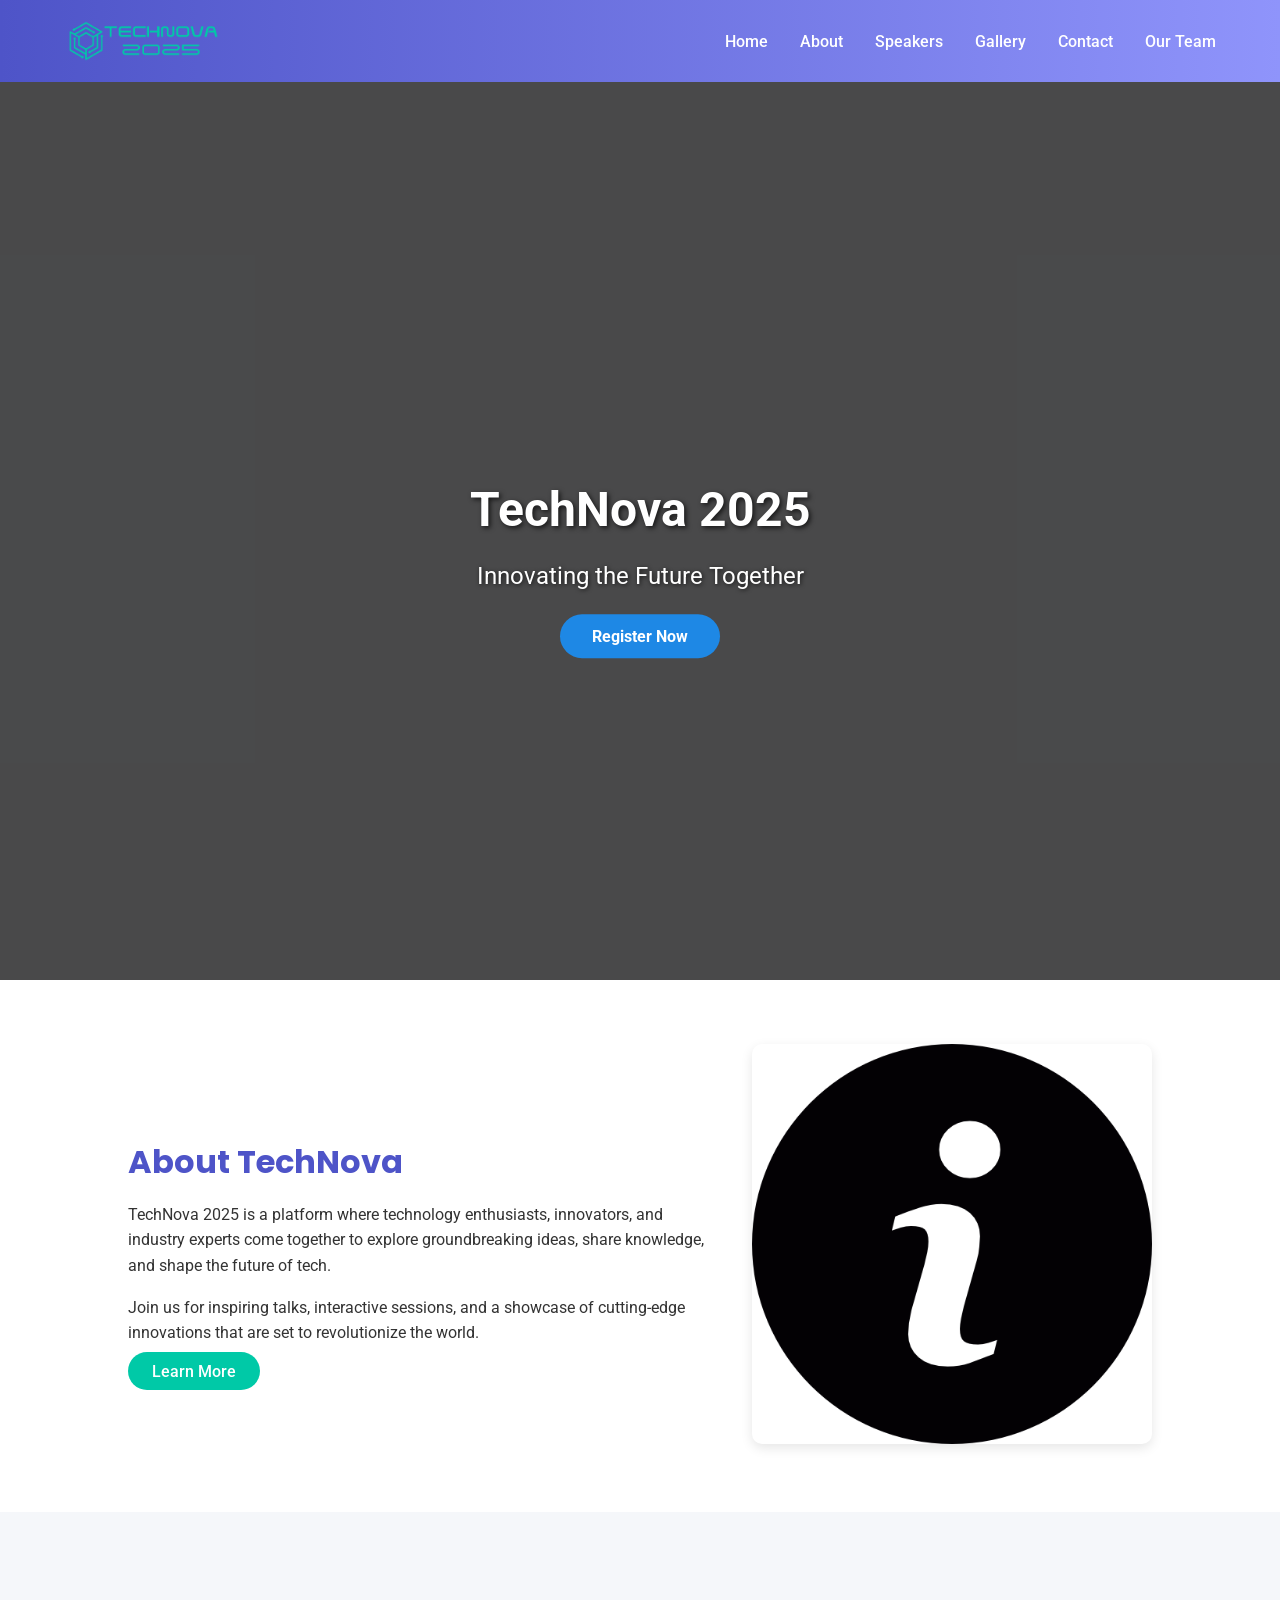
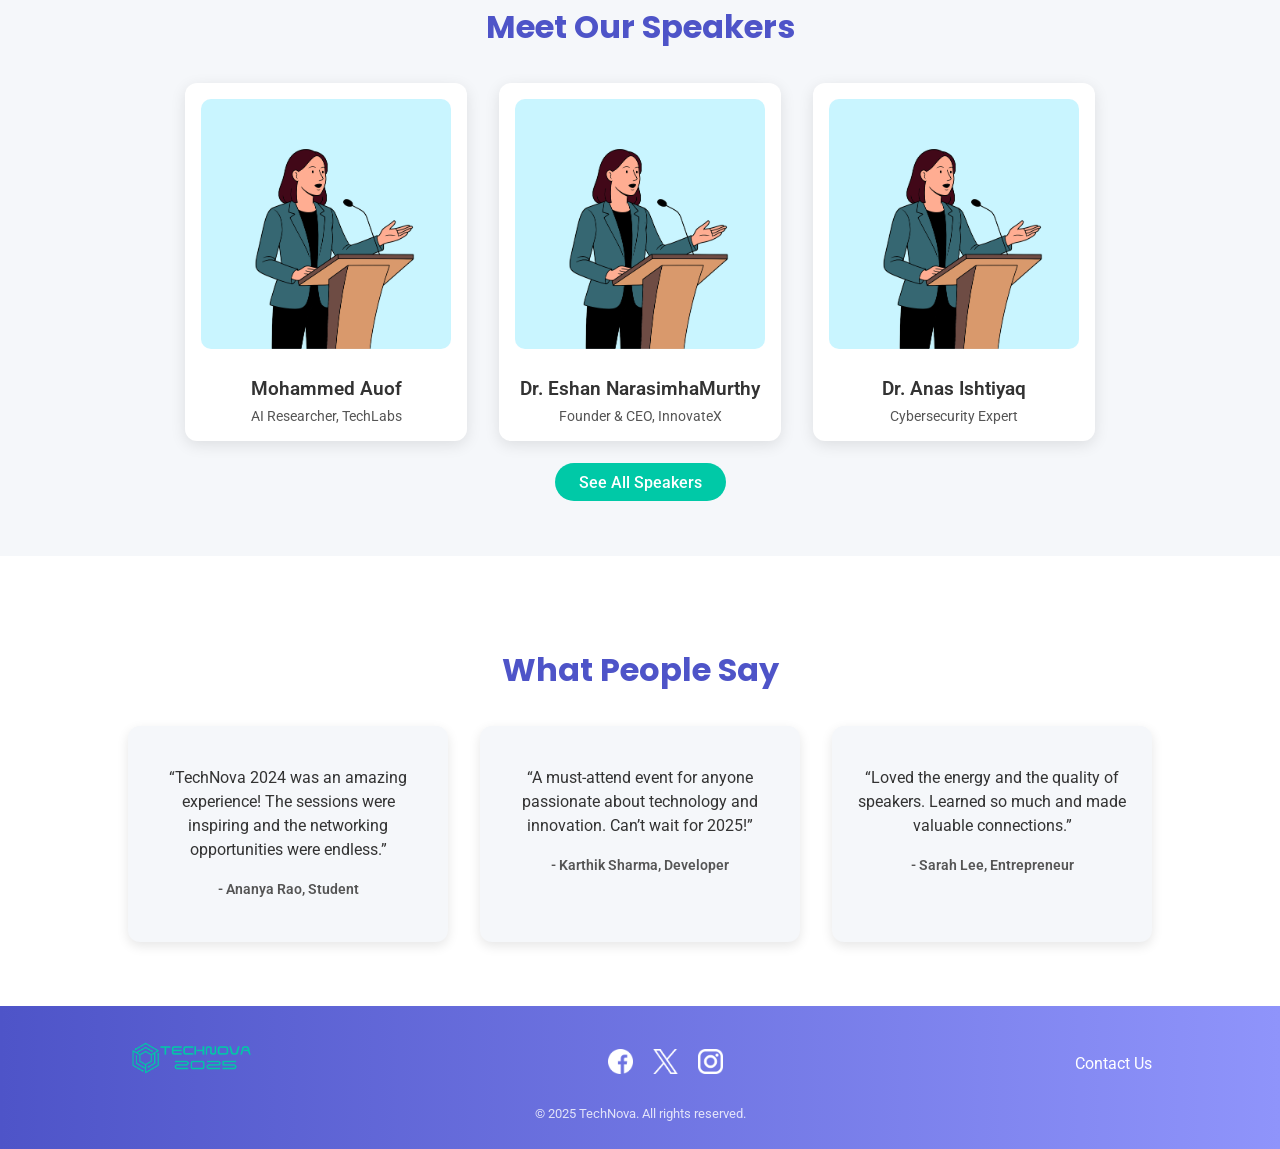
==== index.html @ 80d89c3c "Update index.html" ====
<!DOCTYPE html>
<html lang="en">
<head>
    <meta charset="UTF-8">
    <meta name="viewport" content="width=device-width, initial-scale=1.0">
    <title>TechNova 2025</title>
    <link rel="stylesheet" href="style.css">
    <link href="https://fonts.googleapis.com/css2?family=Poppins:wght@400;600&family=Roboto:wght@400;500&display=swap" rel="stylesheet">
    <link rel="icon" type="image/png" href="Images/favicon.png">
</head>
<body>
    <header>
    <nav class="navbar">
        <div class="logo">
            <img src="Images\TechNova_horizontal_logo.png" alt="TechNova" width="100px">
        </div>
        <ul class="nav-links">
            <li><a href="index.html">Home</a></li>
            <li><a href="about.html">About</a></li>
            <li><a href="speakers.html">Speakers</a></li>
            <li><a href="gallery.html">Gallery</a></li>
            <li><a href="contact.html">Contact</a></li>
            <li><a href="team.html">Our Team</a></li>
        </ul>
    </nav>
    </header>
<main>
    <section class="hero">
    <div class="hero-overlay"></div>
    <div class="hero-content">
        <h1>TechNova 2025</h1>
        <p>Innovating the Future Together</p>
        <a href="#" class="btn">Register Now</a>
    </div>
    </section>


    <section class="about-preview">
        <div class="about-container">
            <div class="about-text">
                <h2>About TechNova</h2>
                <p>
                    TechNova 2025 is a platform where technology enthusiasts, innovators, and industry experts come together to explore groundbreaking ideas, share knowledge, and shape the future of tech.
                </p>
                <p>
                    Join us for inspiring talks, interactive sessions, and a showcase of cutting-edge innovations that are set to revolutionize the world.
                </p>
                <a href="about.html" class="btn-secondary">Learn More</a>
            </div>
            <div class="about-image">
                <img src="Images/about-placeholder.png" alt="About TechNova">
            </div>
        </div>
    </section>

    <section class="speakers-preview">
        <div class="speakers-container">
            <h2>Meet Our Speakers</h2>
            <div class="speakers-grid">
                <div class="speaker-card">
                    <img src="Images/speaker1.jpg" alt="Speaker 1">
                    <h3>Mohammed Auof</h3>
                    <p>AI Researcher, TechLabs</p>
                </div>
                <div class="speaker-card">
                    <img src="Images/speaker2.jpg" alt="Speaker 2">
                    <h3>Dr. Eshan NarasimhaMurthy</h3>
                    <p>Founder & CEO, InnovateX</p>
                </div>
                <div class="speaker-card">
                    <img src="Images/speaker3.jpg" alt="Speaker 3">
                    <h3>Dr. Anas Ishtiyaq</h3>
                    <p>Cybersecurity Expert</p>
                </div>
            </div>
            <a href="speakers.html" class="btn-secondary">See All Speakers</a>
        </div>
    </section>

    <section class="testimonials">
        <div class="testimonials-container">
            <h2>What People Say</h2>
            <div class="testimonial-grid">
                <div class="testimonial-card">
                    <p>“TechNova 2024 was an amazing experience! The sessions were inspiring and the networking opportunities were endless.”</p>
                    <h4>- Ananya Rao, Student</h4>
                </div>
                <div class="testimonial-card">
                    <p>“A must-attend event for anyone passionate about technology and innovation. Can’t wait for 2025!”</p>
                    <h4>- Karthik Sharma, Developer</h4>
                </div>
                <div class="testimonial-card">
                    <p>“Loved the energy and the quality of speakers. Learned so much and made valuable connections.”</p>
                    <h4>- Sarah Lee, Entrepreneur</h4>
                </div>
            </div>
        </div>
    </section>


</main>
<footer class="footer">
    <div class="footer-container">
        <div class="footer-brand">
            <img src="Images\TechNova_horizontal_logo.png" alt="TechNova" class="footer-logo">
        </div>
        <div class="footer-social">
            <a href="#"><img src="Images/facebook-icon.png" alt="Facebook"></a>
            <a href="#"><img src="Images/twitter-icon.png" alt="Twitter"></a>
            <a href="#"><img src="Images/instagram-icon.png" alt="Instagram"></a>
        </div>
        <div class="footer-contact">
            <a href="contact.html">Contact Us</a>
        </div>
    </div>
    <p class="footer-copy">© 2025 TechNova. All rights reserved.</p>
</footer>



</body>
</html>
---- style.css ----
/* Global Styles */
body {
    margin: 0;
    font-family: 'Roboto', sans-serif;
    background-color: #F5F7FA;
    padding-top: 80px; /* Adjust based on navbar height */
}

/* Navbar */
.navbar {
    display: flex;
    justify-content: space-between;
    align-items: center;
    padding: 1rem 5%;
    background: linear-gradient(90deg, #4E54C8, #8F94FB);
    color: white;
    position: fixed;
    top: 0;
    left: 0;
    width: 100%;
    box-sizing: border-box;
    z-index: 1000;
    
}

.logo {
    font-family: 'Poppins', sans-serif;
    font-size: 1.5rem;
    font-weight: 600;
}

.logo img {
    height: 50px;      /* Adjust size */
    width: auto;
    display: block;
}

.nav-links {
    list-style: none;
    display: flex;
    gap: 2rem;
    margin: 0;
    padding: 0;
}

.nav-links a {
    color: white;
    text-decoration: none;
    font-weight: 500;
    transition: color 0.3s;
}

.nav-links a:hover {
    color: #00C9A7; /* Teal hover */
}

/* Hero Section */
.hero {
  position: relative;
  height: 100vh;
  width: 100%;
  overflow: hidden;
}

/* Three slides layered on top of each other */
.hero::before,
.hero::after,
.hero div::before {
  content: "";
  position: absolute;
  top: 0;
  left: 0;
  width: 100%;
  height: 100%;
  background-size: cover;
  background-position: center;
  background-repeat: no-repeat;
  opacity: 0;
  animation: fadeSlider 15s infinite;
  z-index: -2;
}

/* Each image gets a different animation delay */
.hero::before {
  background-image: url('Images/herophoto1.jpg');
  animation-delay: 0s;
}

.hero::after {
  background-image: url('Images/herophoto2.jpg');
  animation-delay: 5s;
}

.hero div::before {
  background-image: url('Images/herophoto3.jpg');
  animation-delay: 10s;
}

/* Fade-in, stay, fade-out cycle */
@keyframes fadeSlider {
  0% { opacity: 0; }
  10% { opacity: 1; }
  30% { opacity: 1; }
  40% { opacity: 0; }
  100% { opacity: 0; }
}

/* Dark overlay */
.hero-overlay {
  position: absolute;
  top: 0;
  left: 0;
  width: 100%;
  height: 100%;
  background: rgba(0, 0, 0, 0.7);
  z-index: -1;
}

/* Content styling */
.hero-content {
  position: relative;
  z-index: 1;
  color: #fff;
  text-align: center;
  top: 50%;
  transform: translateY(-50%);
}

.hero-content h1 {
  font-size: 3rem;
  margin-bottom: 1rem;
  text-shadow: 2px 2px 5px rgba(0, 0, 0, 0.7);
}

.hero-content p {
  font-size: 1.5rem;
  margin-bottom: 1.5rem;
  text-shadow: 1px 1px 4px rgba(0, 0, 0, 0.7);
}

.btn {
  display: inline-block;
  padding: 0.8rem 2rem;
  background: #1e88e5;
  color: white;
  font-weight: bold;
  text-decoration: none;
  border-radius: 30px;
  transition: background 0.3s ease;
}

.btn:hover {
  background: #0d47a1;
}


/* About Preview Section */
.about-preview {
    padding: 4rem 10%;
    background-color: #FFFFFF;
    color: #333;
}

.about-container {
    display: flex;
    justify-content: space-between;
    align-items: center;
    gap: 2rem;
    flex-wrap: wrap;  /* Helps if screen is small */
}

.about-text {
    flex: 1;
    min-width: 280px;
}

.about-text h2 {
    font-family: 'Poppins', sans-serif;
    font-size: 2rem;
    margin-bottom: 1rem;
    color: #4E54C8; /* Purple heading */
}
.about-text h1 {
    font-family: 'Poppins', sans-serif;
    font-size: 3rem;
    margin-bottom: 2rem;
    color: #4E54C8; /* Purple heading */
}
.about-text li {
    margin-bottom: 1rem
}
.about-text ul li {
    padding-bottom: 2px;
}
.about-text blockquote {
    font-family: 'Poppins', sans-serif;
    font-size: 1.5rem;
    margin-bottom: 2rem;
    color: #000000;
}

.about-text p {
    font-size: 1rem;
    line-height: 1.6;
    margin-bottom: 1rem;
}

.btn-secondary {
    background-color: #00C9A7;
    color: white;
    padding: 0.6rem 1.5rem;
    font-size: 1rem;
    border-radius: 25px;
    text-decoration: none;
    font-weight: 500;
    transition: background 0.3s ease, transform 0.2s ease;
}

.btn-secondary:hover {
    background-color: #02b290;
    transform: scale(1.05);
}

.about-image img {
    max-width: 400px;
    width: 100%;
    border-radius: 10px;
    box-shadow: 0px 4px 12px rgba(0,0,0,0.1);
}

/* Speakers Preview Section */
.speakers-preview {
    padding: 4rem 10%;
    background-color: #F5F7FA;
    text-align: center;
}

.speakers-container h2 {
    font-family: 'Poppins', sans-serif;
    font-size: 2rem;
    margin-bottom: 2rem;
    color: #4E54C8;
}

.speakers-grid {
    display: flex;
    justify-content: center;
    gap: 2rem;
    flex-wrap: wrap;
    margin-bottom: 2rem;
}

.speaker-card {
    background: white;
    border-radius: 12px;
    box-shadow: 0px 4px 15px rgba(0,0,0,0.1);
    padding: 1rem;
    max-width: 250px;
    flex: 1 1 200px;
    transition: transform 0.3s ease, box-shadow 0.3s ease;
}

.speaker-card:hover {
    transform: translateY(-5px);
    box-shadow: 0px 8px 20px rgba(0,0,0,0.2);
}

.speaker-card img {
    width: 100%;
    border-radius: 10px;
    margin-bottom: 1rem;
}

.speaker-card h3 {
    margin: 0.5rem 0;
    color: #333;
    font-size: 1.2rem;
    font-weight: 600;
}

.speaker-card p {
    margin: 0;
    font-size: 0.9rem;
    color: #555;
}

/* Testimonials Section */
.testimonials {
    padding: 4rem 10%;
    background-color: #FFFFFF;
    text-align: center;
}

.testimonials-container h2 {
    font-family: 'Poppins', sans-serif;
    font-size: 2rem;
    margin-bottom: 2rem;
    color: #4E54C8;
}

.testimonial-grid {
    display: flex;
    justify-content: center;
    gap: 2rem;
    flex-wrap: wrap;
}

.testimonial-card {
    background-color: #F5F7FA;
    border-radius: 12px;
    box-shadow: 0px 4px 12px rgba(0,0,0,0.1);
    padding: 1.5rem;
    max-width: 300px;
    flex: 1 1 250px;
    transition: transform 0.3s ease, box-shadow 0.3s ease;
}

.testimonial-card:hover {
    transform: translateY(-5px);
    box-shadow: 0px 8px 20px rgba(0,0,0,0.2);
}

.testimonial-card p {
    font-size: 1rem;
    line-height: 1.5;
    color: #333;
    margin-bottom: 1rem;
}

.testimonial-card h4 {
    font-size: 0.9rem;
    color: #555;
    font-weight: 600;
}


/* Footer */
.footer {
    background: linear-gradient(90deg, #4E54C8, #8F94FB);
    color: white;
    padding: 2rem 10% 1rem 10%;
    text-align: center;
}

.footer-container {
    display: flex;
    justify-content: space-between;
    align-items: center;
    flex-wrap: wrap;
    gap: 1.5rem;
    margin-bottom: 1rem;
}

/* Logo + Event Name */
.footer-logo {
    height: 40px;
    margin-bottom: 0.5rem;
}

.footer-brand p {
    font-size: 1.2rem;
    font-weight: 600;
}

/* Social Media Icons */
.footer-social img {
    height: 25px;
    margin: 0 0.5rem;
    filter: brightness(0) invert(1); /* Makes icons white */
    transition: transform 0.3s ease;
}

.footer-social img:hover {
    transform: scale(1.2);
}

/* Contact Link */
.footer-contact a {
    color: white;
    text-decoration: none;
    font-size: 1rem;
    transition: color 0.3s ease;
}

.footer-contact a:hover {
    color: #00C9A7; /* Teal hover */
}

/* Copyright Text */
.footer-copy {
    font-size: 0.8rem;
    opacity: 0.8;
}

/* Team Page */
.team {
    padding: 4rem 10%;
    background-color: #FFFFFF;
    text-align: center;
}

.team-container h1 {
    font-size: 2.5rem;
    color: #4E54C8;
    margin-bottom: 0.5rem;
    font-family: 'Poppins', sans-serif;
}

.team-subtitle {
    font-size: 1rem;
    color: #555;
    margin-bottom: 3rem;
    font-family: 'Roboto', sans-serif;
}

.team-grid {
    display: flex;
    justify-content: center;
    gap: 5rem;
    flex-wrap: wrap;
    max-width: 900px;
    margin: 0 auto;
}

.team-card {
    background: #F5F7FA;
    border-radius: 12px;
    box-shadow: 0px 4px 12px rgba(0,0,0,0.1);
    padding: 1.5rem;
    width: 100%;
    max-width: 300px;
    height: 350px;
    text-align: center;
    transition: transform 0.3s ease, box-shadow 0.3s ease;
}


.team-card:hover {
    transform: translateY(-5px);
    box-shadow: 0px 8px 20px rgba(0,0,0,0.2);
}

.team-card img {
    width: 200px;
    height: 200px;
    border-radius: 50%;
    object-fit: cover;
    margin-bottom: 1rem;
    border: 3px solid #8F94FB;
}

.team-card h3 {
    font-size: 1.2rem;
    color: #333;
    margin-bottom: 0.3rem;
    font-weight: 600;
}

.team-card p {
    font-size: 0.95rem;
    color: #555;
}

/* Overlay Effect */
.team-card {
    position: relative;  /* So overlay can sit on top */
    overflow: hidden;    /* Hide any overflow */
}

.team-card .overlay {
    position: absolute;
    top: 0;
    left: 0;
    width: 100%;
    height: 100%;
    background: rgba(0, 0, 0, 0.7); /* Semi-transparent black */
    display: flex;
    justify-content: center;
    align-items: center;
    gap: 1rem;
    opacity: 0;                     /* Hidden by default */
    transition: opacity 0.4s ease;  /* Smooth fade effect */
}

.team-card:hover .overlay {
    opacity: 1;                     /* Show on hover */
}

/* Style icons */
.team-card .overlay img {
    width: 40px;
    height: 40px;
    filter: brightness(0) invert(1); /* Make icons white */
    transition: transform 0.3s ease;
}

.team-card .overlay img:hover {
    transform: scale(1.2);  /* Slight zoom on hover */
}


/* Contact Page Styles */

/* Page Layout */
.contact-preview {
  background: #F5F7FA;
  padding: 60px 20px;
  display: flex;
  justify-content: center;
}

.contact-container {
  max-width: 600px;
  background: #fff;
  padding: 30px 40px;
  border-radius: 10px;
  box-shadow: 0 4px 20px rgba(0,0,0,0.1);
  text-align: left;
  font-family: 'Poppins', sans-serif;
}

.contact-container h1 {
  color: #4E54C8;
  margin-bottom: 10px;
  text-align: center;
}

.contact-container p {
  color: #555;
  text-align: center;
  margin-bottom: 30px;
}

/* Form Elements */
form label {
  font-weight: 500;
  display: block;
  margin-bottom: 5px;
  color: #333;
}

form input[type="text"],
form input[type="email"],
form input[type="tel"],
form textarea {
  width: 100%;
  padding: 10px;
  margin-bottom: 15px;
  border: 1px solid #ccc;
  border-radius: 6px;
  font-size: 1rem;
  font-family: 'Roboto', sans-serif;
  transition: border 0.3s ease;
  resize: none;
}

form input:focus,
form textarea:focus {
  border-color: #4E54C8;
  outline: none;
}

/* Gender Fieldset */
fieldset {
  border: none;
  margin-bottom: 0;
  padding: 0;
}

fieldset legend {
  font-weight: 600;
  color: #333;
  margin-bottom: 5px;
}

fieldset label {
  margin-right: 15px;
  font-weight: normal;
}

/* Checkbox */
form input[type="checkbox"] {
  margin-right: 8px;
}

/* Submit Button */
form input[type="submit"] {
  background: linear-gradient(90deg, #4E54C8, #8F94FB);
  color: #fff;
  padding: 12px 20px;
  border: none;
  border-radius: 6px;
  margin-bottom: 0.5rem;
  font-size: 1rem;
  font-weight: bold;
  cursor: pointer;
  transition: transform 0.3s ease, box-shadow 0.3s ease;
  width: 100%;
}

form input[type="submit"]:hover {
  transform: scale(1.03);
  box-shadow: 0 4px 12px rgba(78,84,200,0.4);
}
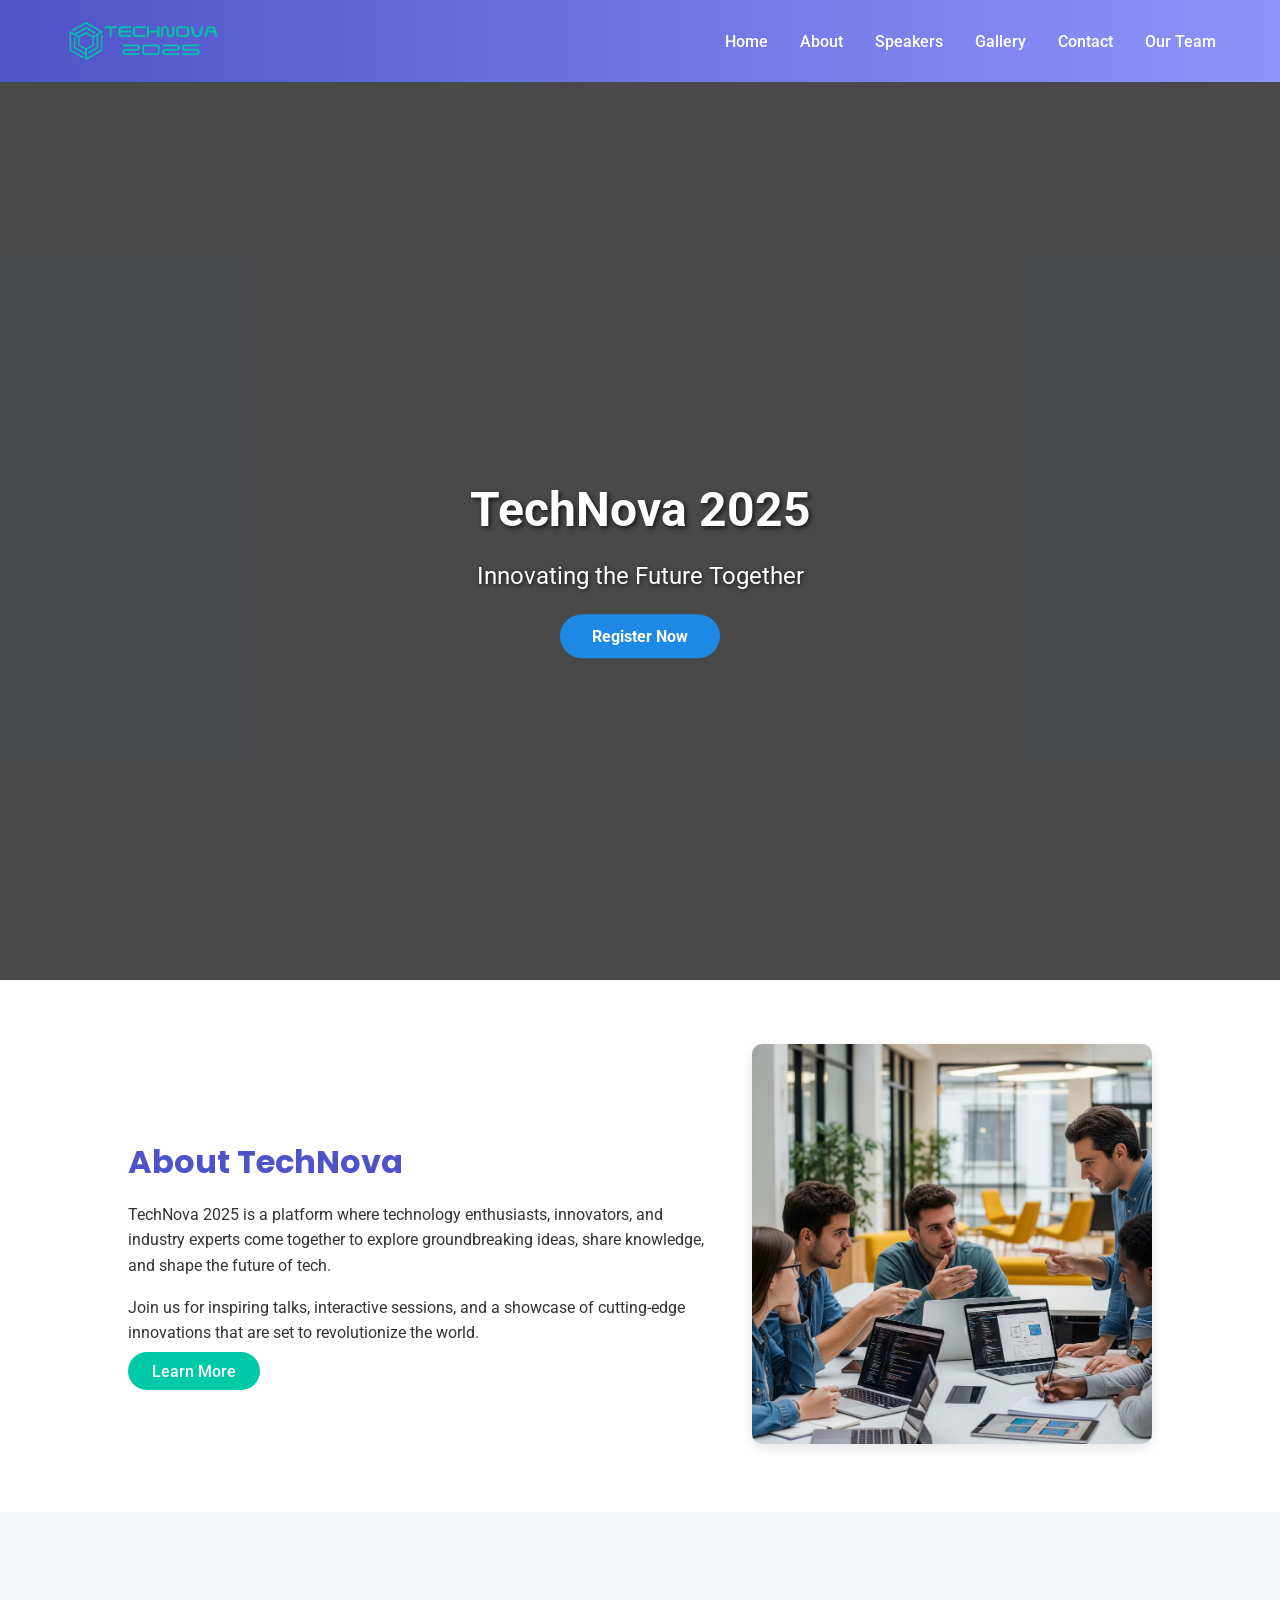
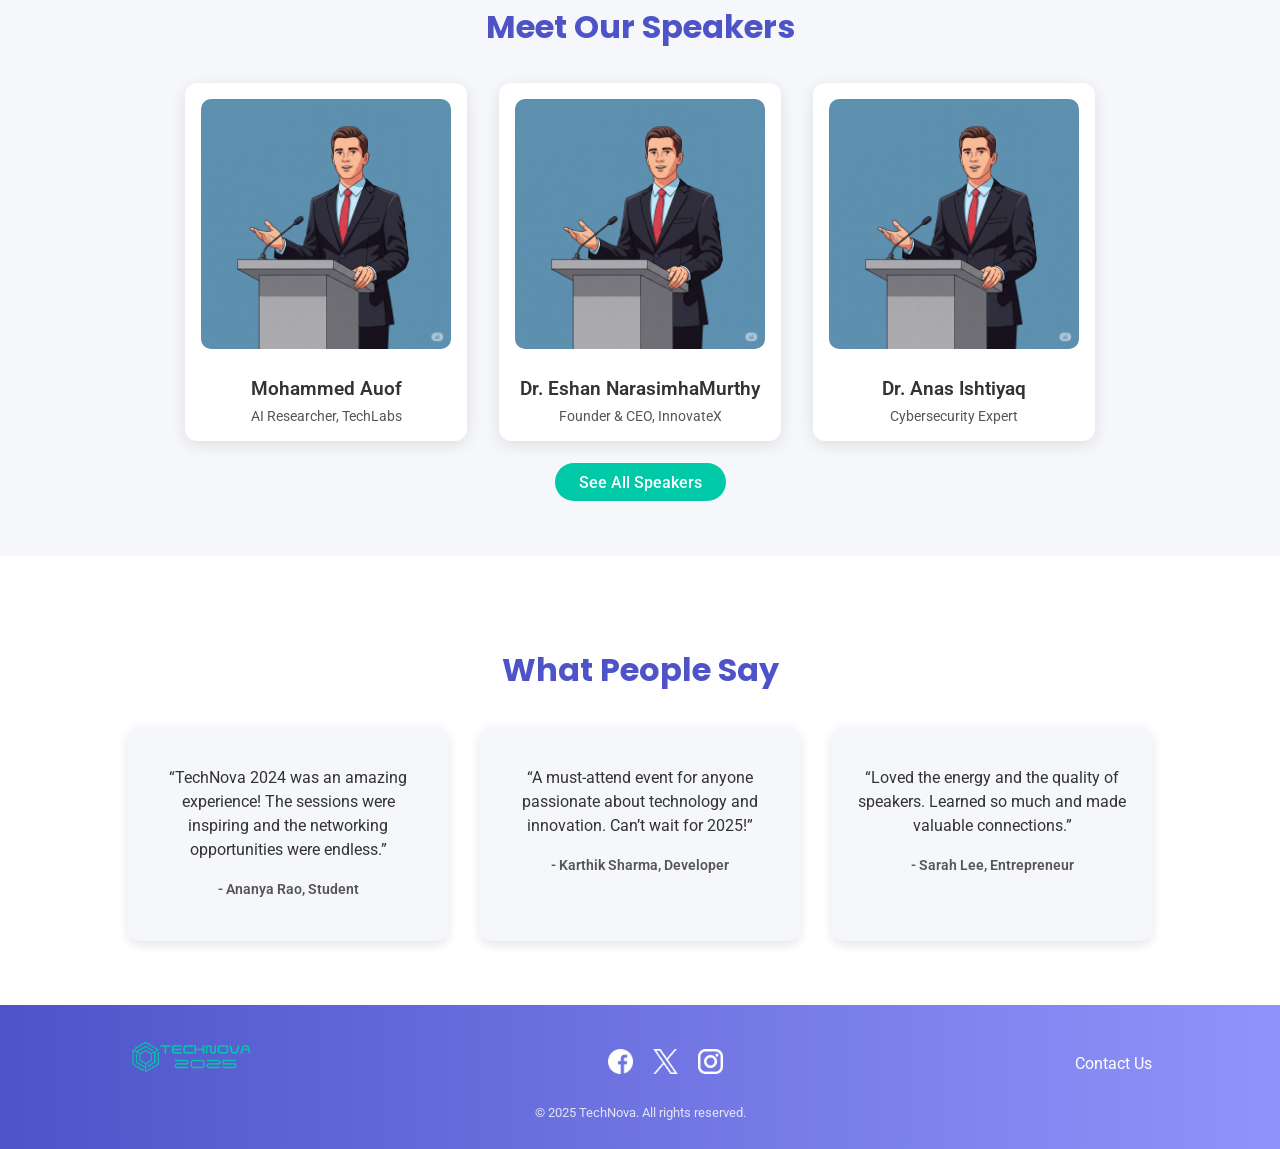
==== commit 264ca259: "Added some new images" ====
--- a/index.html
+++ b/index.html
@@ -30,7 +30,7 @@
     <div class="hero-content">
         <h1>TechNova 2025</h1>
         <p>Innovating the Future Together</p>
-        <a href="#" class="btn">Register Now</a>
+        <a href="registration.html" class="btn">Register Now</a>
     </div>
     </section>
 
@@ -48,7 +48,7 @@
                 <a href="about.html" class="btn-secondary">Learn More</a>
             </div>
             <div class="about-image">
-                <img src="Images/about-placeholder.png" alt="About TechNova">
+                <img src="Images/abouthomepage.png" alt="About TechNova">
             </div>
         </div>
     </section>
@@ -58,7 +58,7 @@
             <h2>Meet Our Speakers</h2>
             <div class="speakers-grid">
                 <div class="speaker-card">
-                    <img src="Images/speaker1.jpg" alt="Speaker 1">
+                    <img src="Images/speaker2.jpg" alt="Speaker 1">
                     <h3>Mohammed Auof</h3>
                     <p>AI Researcher, TechLabs</p>
                 </div>
@@ -68,7 +68,7 @@
                     <p>Founder & CEO, InnovateX</p>
                 </div>
                 <div class="speaker-card">
-                    <img src="Images/speaker3.jpg" alt="Speaker 3">
+                    <img src="Images/speaker2.jpg" alt="Speaker 3">
                     <h3>Dr. Anas Ishtiyaq</h3>
                     <p>Cybersecurity Expert</p>
                 </div>
--- a/style.css
+++ b/style.css
@@ -153,6 +153,114 @@
   background: #0d47a1;
 }
 
+/*Registration Page*/
+.registration-section {
+  padding: 50px 20px;
+  background: #f5f7fa;
+}
+
+.registration-container {
+  display: flex;
+  justify-content: space-between;
+  align-items: stretch;   /* 👈 makes both columns equal height */
+  max-width: 1000px;
+  margin: auto;
+  gap: 20px;
+}
+
+.guidelines,
+.form-container {
+  flex: 1;
+  background: white;
+  padding: 30px;
+  border-radius: 12px;
+  box-shadow: 0 4px 12px rgba(0,0,0,0.08);
+  display: flex;
+  flex-direction: column;
+  justify-content: center;
+}
+
+.guidelines h2,
+.form-container h2 {
+  margin-bottom: 20px;
+  font-size: 22px;
+  color: #4E54C8;
+}
+
+.guidelines ul {
+  list-style: disc;
+  padding-left: 20px;
+  line-height: 1.8;
+  color: #333;
+}
+
+.form-container form {
+  display: flex;
+  flex-direction: column;
+  gap: 15px;
+  max-width: 95%;
+}
+
+.form-container input {
+  padding: 12px;
+  border: 1px solid #ddd;
+  border-radius: 8px;
+  font-size: 16px;
+}
+
+.cbox {
+  font-size: 14px;
+  color: #333;
+}
+
+.cbox input {
+  margin-right: 6px;
+}
+
+.form-container button {
+  padding: 12px;
+  background: linear-gradient(135deg, #4E54C8, #8F94FB);
+  color: white;
+  border: none;
+  border-radius: 8px;
+  font-size: 16px;
+  cursor: pointer;
+  transition: 0.3s;
+}
+
+.form-container button:hover {
+  opacity: 0.9;
+}
+
+#rbtn{
+    width: 104%;
+}
+
+#rbtn:hover{
+    transform: scale(1.03);
+    box-shadow: 0 4px 12px rgba(78, 84, 200, 0.4);
+}
+
+/* Mobile */
+@media (max-width: 768px) {
+  .registration-container {
+    flex-direction: column;
+  }
+}
+
+.thank-you {
+  display: none;
+  margin-top: 20px;
+  padding: 15px;
+  border: 1px solid #4E54C8;
+  background: #F5F7FA;
+  text-align: center;
+  border-radius: 8px;
+}
+
+#submitted:target {
+  display: block;
+}
 
 /* About Preview Section */
 .about-preview {
@@ -391,6 +499,107 @@
     font-size: 0.8rem;
     opacity: 0.8;
 }
+
+/* About Page */
+.about-section {
+  padding: 20px;
+  max-width: 1000px;
+  margin: 0 auto;
+  text-align: center;
+}
+
+.about-section h1,h2{
+  color: #4E54C8;
+}
+
+.about-intro {
+  max-width: 700px;
+  margin: 0 auto 40px;
+  font-size: 18px;
+  line-height: 1.6;
+  color: #444;
+}
+
+.about-story {
+  margin: 40px 0;
+}
+
+.mv-container {
+  display: flex;
+  justify-content: center;
+  gap: 20px;
+  margin: 40px 0;
+  flex-wrap: wrap;
+}
+
+.mv-card {
+  background: #f5f7fa;
+  padding: 20px;
+  border-radius: 12px;
+  box-shadow: 0 4px 6px rgba(0,0,0,0.1);
+  width: 280px;
+}
+
+.mv-card h3 {
+  color: #4E54C8;
+  margin-bottom: 10px;
+}
+
+.why-join {
+  margin: 50px 0;
+}
+
+.highlight-grid {
+  display: grid;
+  grid-template-columns: repeat(auto-fit, minmax(200px, 1fr));
+  gap: 15px;
+  margin-top: 20px;
+  align-items: stretch;
+}
+
+.highlight {
+  background: #4E54C8;
+  color: white;
+  padding: 15px;
+  border-radius: 10px;
+  font-weight: bold;
+}
+
+.schedule-section {
+  margin: 60px 0;
+}
+
+.schedule-table {
+  margin: 20px auto;
+  border-collapse: collapse;
+  width: 80%;
+  font-size: 16px;
+}
+
+.schedule-table th, 
+.schedule-table td {
+  border: 1px solid #ccc;
+  padding: 12px 15px;
+  text-align: center;
+}
+
+.schedule-table th {
+  background: #4E54C8;
+  color: white;
+}
+
+.schedule-table tr:nth-child(even) {
+  background: #f5f7fa;
+}
+
+.closing-quote {
+  margin-top: 50px;
+  font-size: 20px;
+  font-style: italic;
+  color: #333;
+}
+
+
 
 /* Team Page */
 .team {
@@ -478,12 +687,12 @@
     justify-content: center;
     align-items: center;
     gap: 1rem;
-    opacity: 0;                     /* Hidden by default */
-    transition: opacity 0.4s ease;  /* Smooth fade effect */
+    opacity: 0;                     
+    transition: opacity 0.4s ease;  
 }
 
 .team-card:hover .overlay {
-    opacity: 1;                     /* Show on hover */
+    opacity: 1;                     
 }
 
 /* Style icons */
@@ -495,11 +704,11 @@
 }
 
 .team-card .overlay img:hover {
-    transform: scale(1.2);  /* Slight zoom on hover */
-}
-
-
-/* Contact Page Styles */
+    transform: scale(1.2);
+}
+
+
+/* Contact Page */
 
 /* Page Layout */
 .contact-preview {
@@ -514,7 +723,7 @@
   background: #fff;
   padding: 30px 40px;
   border-radius: 10px;
-  box-shadow: 0 4px 20px rgba(0,0,0,0.1);
+  box-shadow: 0 4px 20px rgba(0, 0, 0, 0.1);
   text-align: left;
   font-family: 'Poppins', sans-serif;
 }
@@ -600,6 +809,45 @@
 
 form input[type="submit"]:hover {
   transform: scale(1.03);
-  box-shadow: 0 4px 12px rgba(78,84,200,0.4);
-}
-
+  box-shadow: 0 4px 12px rgba(78, 84, 200, 0.4);
+}
+
+.thankyou-section {
+  height: 100vh;
+  display: flex;
+  flex-direction: column;
+  justify-content: center;
+  align-items: center;
+  text-align: center;
+  padding: 2rem;
+  background: linear-gradient(135deg, #e0f7fa, #fce4ec);
+  color: #333;
+  font-family: 'Segoe UI', Tahoma, Geneva, Verdana, sans-serif;
+}
+
+.thankyou-section h2 {
+  font-size: 2.5rem;
+  color: #4E54C8; 
+  margin-bottom: 1rem;
+}
+
+.thankyou-section p {
+  font-size: 1.2rem;
+  max-width: 600px;
+  margin-bottom: 2rem;
+  color: #555;
+}
+
+.thankyou-section a {
+  display: inline-block;
+  padding: 0.8rem 1.5rem;
+  background-color: #4E54C8;
+  color: white;
+  text-decoration: none;
+  border-radius: 6px;
+  transition: background-color 0.3s ease;
+}
+
+.thankyou-section a:hover {
+  background-color: #4E54C8;
+}
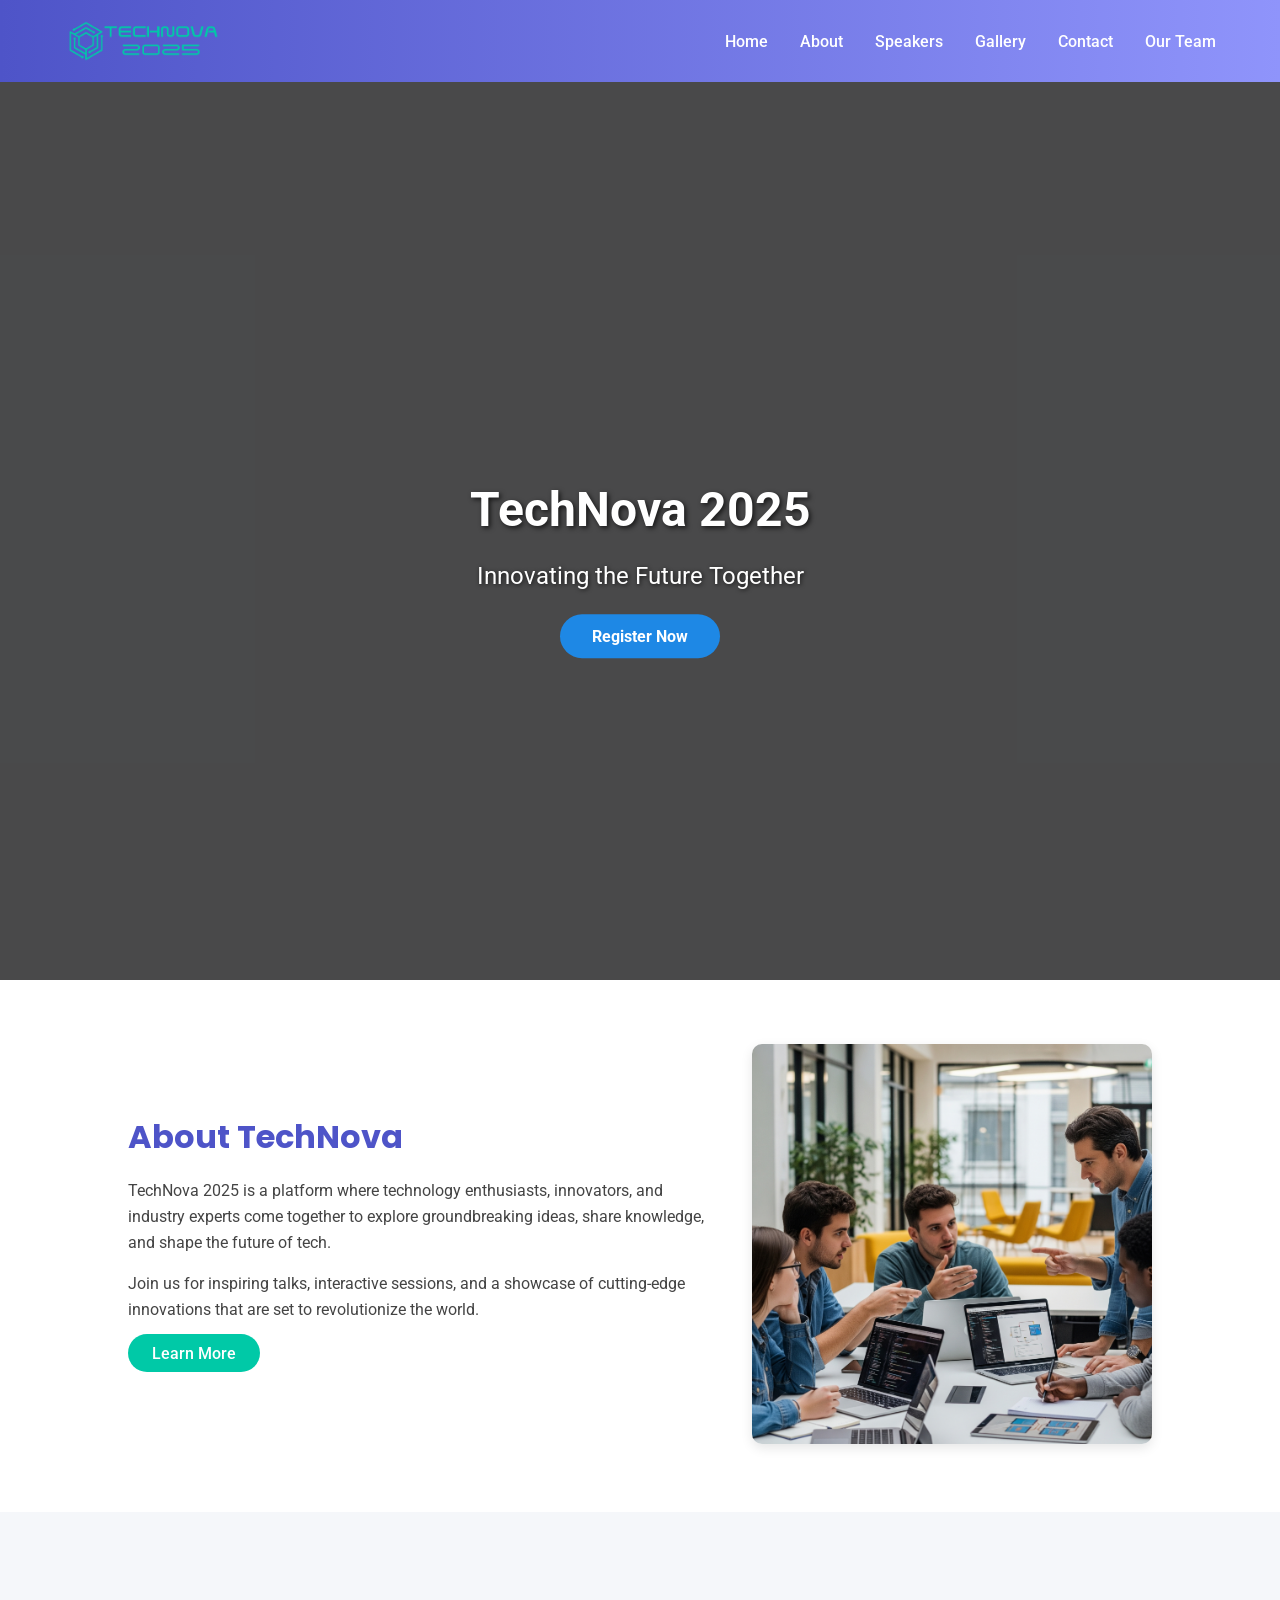
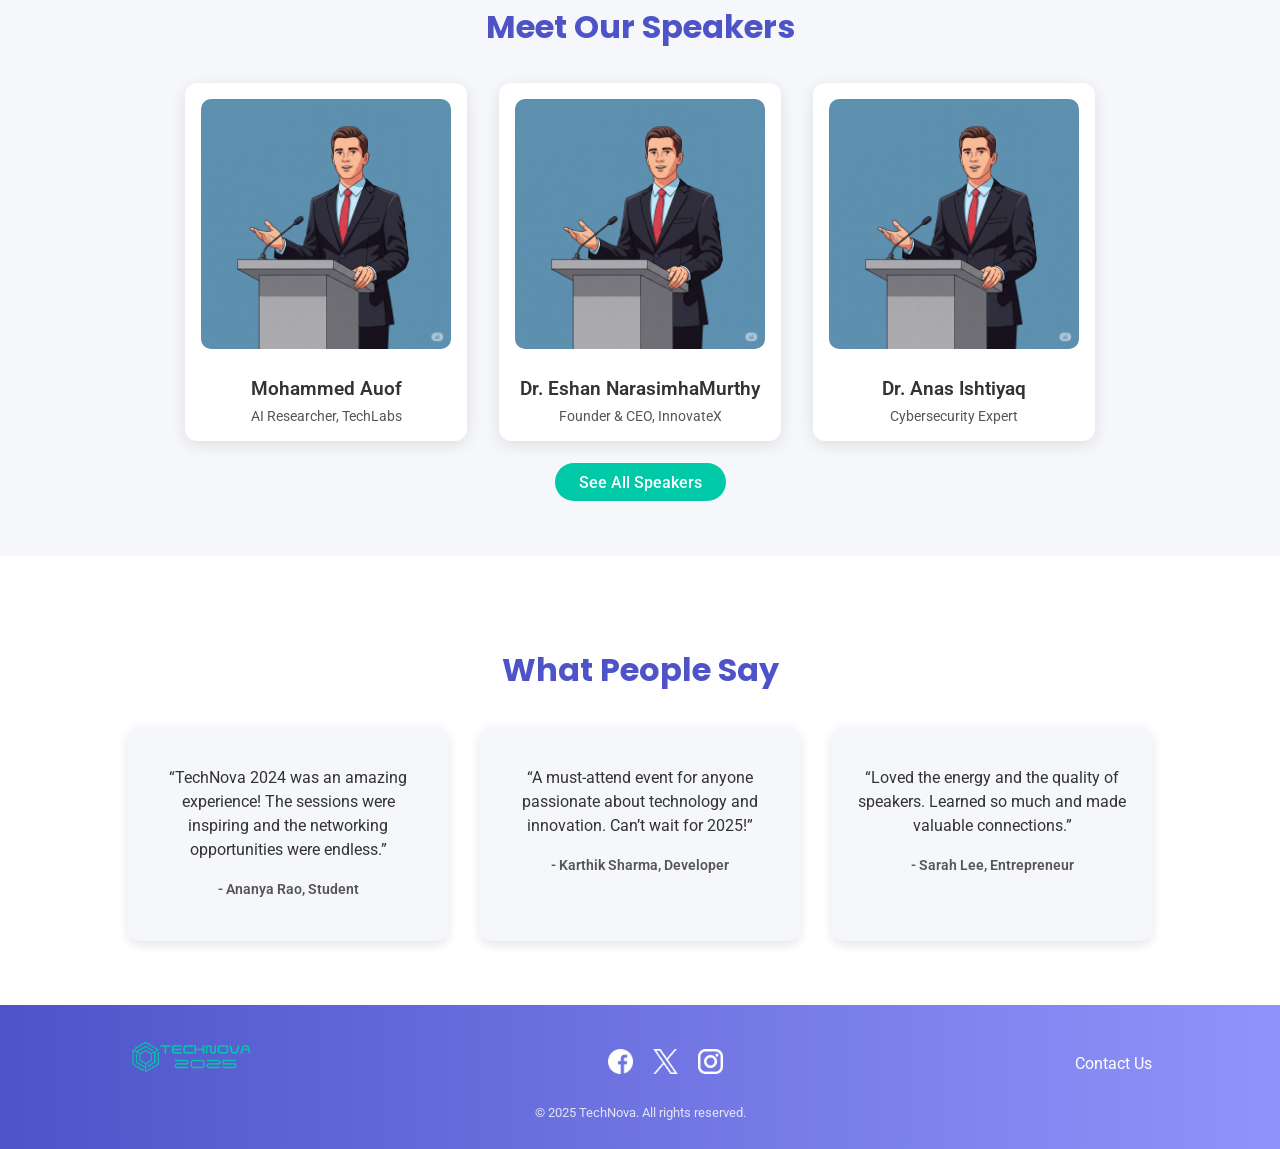
==== commit b8158f12: "Updated About page" ====
--- a/index.html
+++ b/index.html
@@ -48,7 +48,7 @@
                 <a href="about.html" class="btn-secondary">Learn More</a>
             </div>
             <div class="about-image">
-                <img src="Images/abouthomepage.png" alt="About TechNova">
+                <img src="Images/aboutimage3.png" alt="About TechNova">
             </div>
         </div>
     </section>
--- a/style.css
+++ b/style.css
@@ -512,16 +512,80 @@
   color: #4E54C8;
 }
 
-.about-intro {
+.introsec{
+  display: flex;
+  width: 100%;
+  height: 300px;
+  justify-content: space-between;
+  margin-top: 40px;
+}
+
+.introsec-text,
+.introsec-image {
+    flex: 1;
+    height: 100%;
+    box-sizing: border-box;
+}
+
+.introsec-text {
+    padding: 30px;
+    display: flex;
+    justify-content: center;
+    align-items: flex-start;
+    background-color: #f5f5f5; 
+    text-align: justify;
+    margin-right: 2%;
+    flex-direction: column;
+}
+
+.introsec-image img {
+    width: 100%;
+    height: 100%;
+    object-fit: cover; /* Cover ensures it fills area while maintaining aspect ratio */
+    display: block;
+    border-radius: 5px;
+}
+
+.storysec{
+  display: flex;
+  width: 100%;
+  height: 300px;
+  justify-content: space-between;
+  margin-top: 80px;
+}
+
+.storysec-img,
+.storysec-text{
+  flex: 1;
+  height: 100%;
+  box-sizing: border-box;
+}
+
+.storysec-img img{
+  width: 100%;
+  height: 100%;
+  object-fit: cover;
+  display: block;
+  border-radius: 5px;
+}
+
+.storysec-text{
+  padding: 30px;
+  display: flex;
+  justify-content: center;
+  align-items: flex-end;
+  background-color: #f5f5f5; 
+  text-align: justify;
+  margin-left: 2%;
+  flex-direction: column;
+}
+
+.about-text {
   max-width: 700px;
   margin: 0 auto 40px;
   font-size: 18px;
   line-height: 1.6;
   color: #444;
-}
-
-.about-story {
-  margin: 40px 0;
 }
 
 .mv-container {
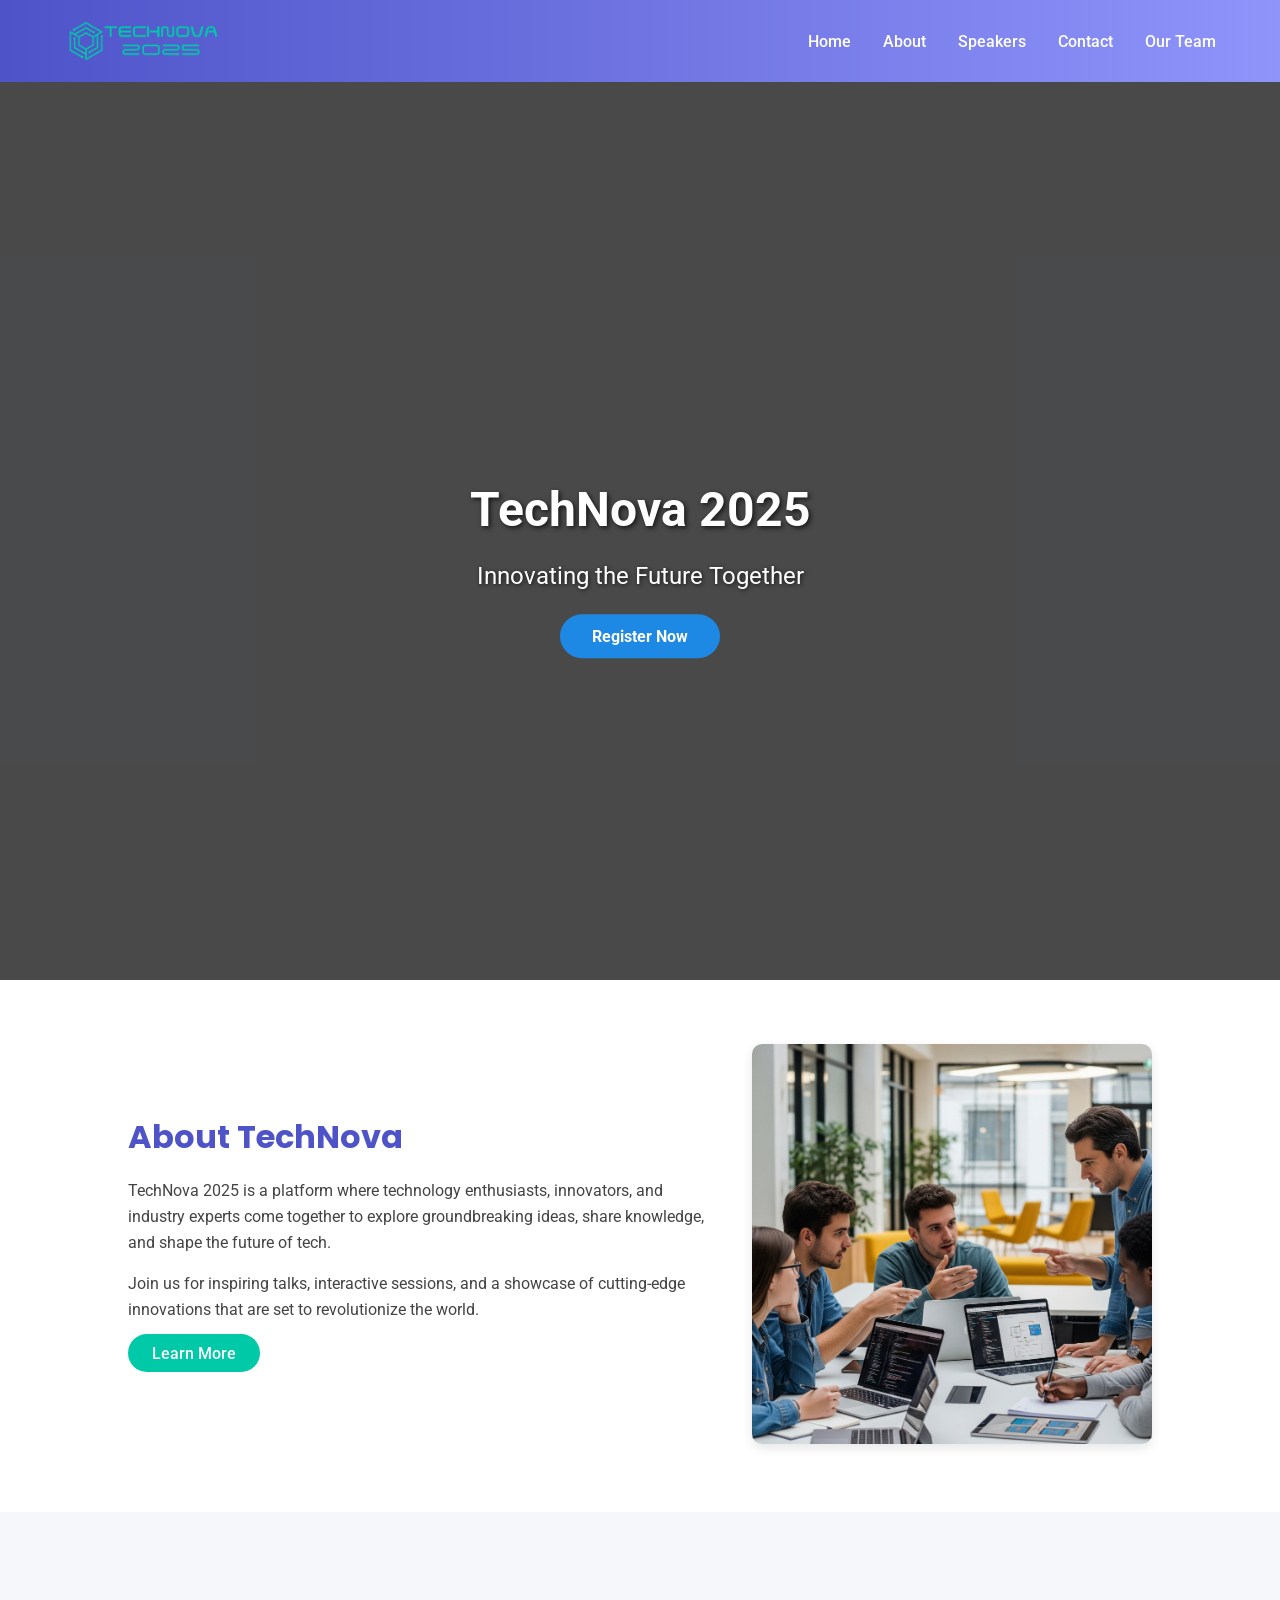
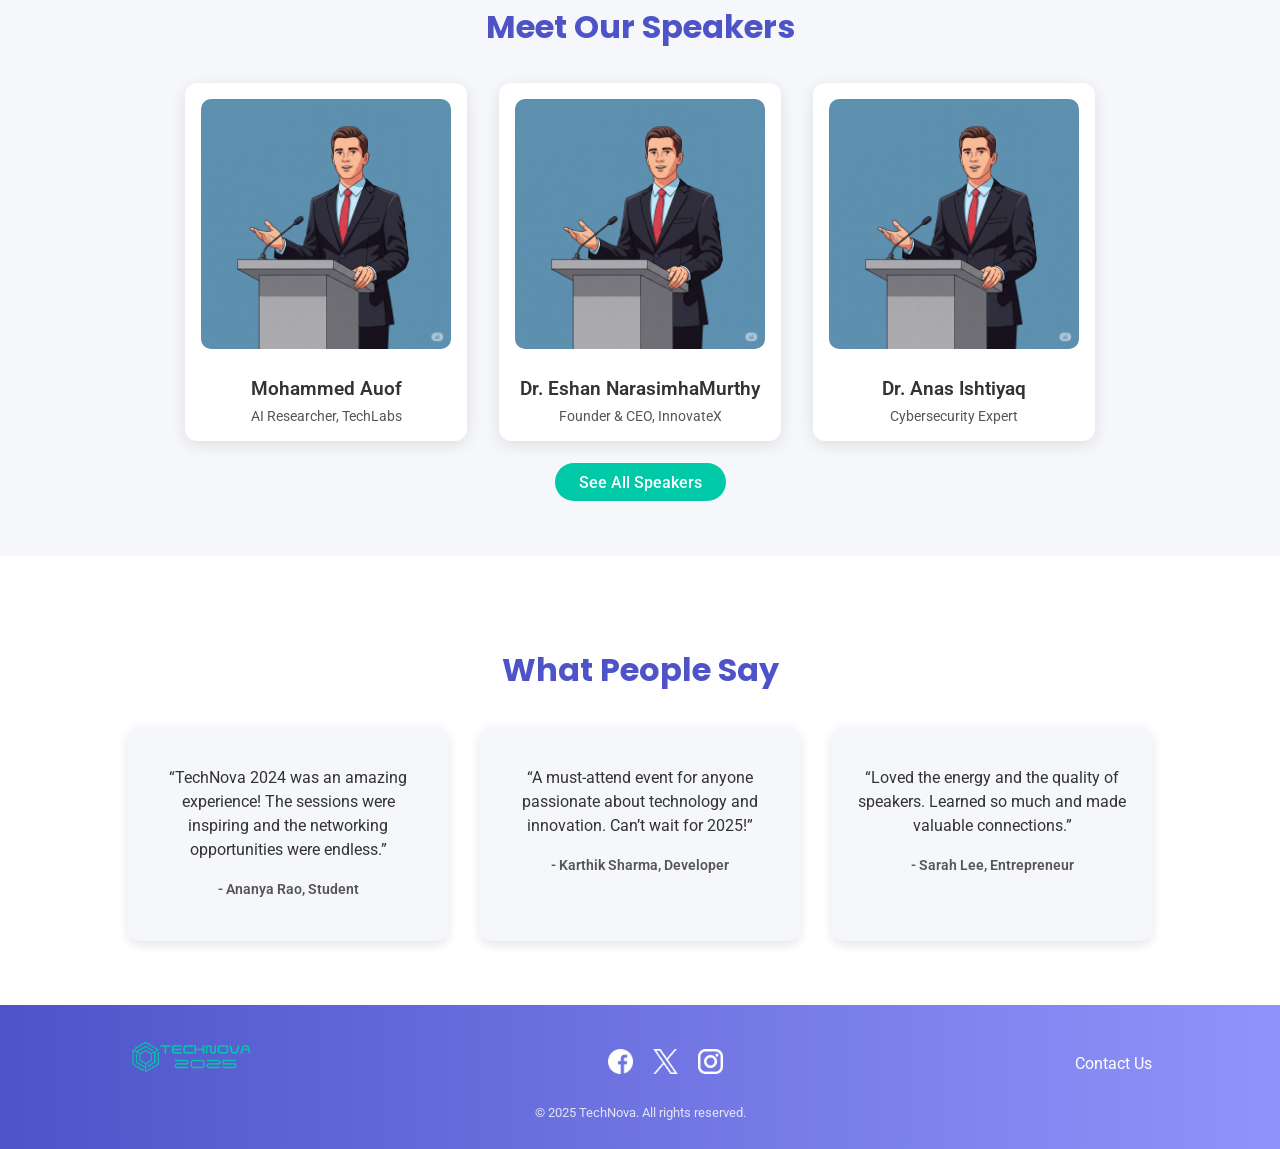
==== commit 1bc74a78: "Removed gallery Button Removed the gallery button from the navbars of all the pages" ====
--- a/index.html
+++ b/index.html
@@ -18,7 +18,6 @@
             <li><a href="index.html">Home</a></li>
             <li><a href="about.html">About</a></li>
             <li><a href="speakers.html">Speakers</a></li>
-            <li><a href="gallery.html">Gallery</a></li>
             <li><a href="contact.html">Contact</a></li>
             <li><a href="team.html">Our Team</a></li>
         </ul>
--- a/style.css
+++ b/style.css
@@ -774,23 +774,50 @@
 
 /* Contact Page */
 
-/* Page Layout */
-.contact-preview {
+.contact-section {
+  display: flex;
+  gap: 10px;
+  padding: 60px 20px;
   background: #F5F7FA;
-  padding: 60px 20px;
-  display: flex;
   justify-content: center;
-}
-
+  align-items: stretch; /* Make both sides same height */
+  font-family: 'Poppins', sans-serif;
+  min-height: 500px; /* Optional minimum height */
+}
+
+.contact-map-container,
 .contact-container {
+  flex: 1;
   max-width: 600px;
   background: #fff;
-  padding: 30px 40px;
   border-radius: 10px;
   box-shadow: 0 4px 20px rgba(0, 0, 0, 0.1);
-  text-align: left;
-  font-family: 'Poppins', sans-serif;
-}
+  padding: 30px 40px;
+  display: flex;
+  flex-direction: column;
+}
+
+.contact-map-container {
+  padding: 30px 20px;
+}
+
+/* Header styling inside map container */
+.contact-map-container h2 {
+  color: #4E54C8;
+  margin-bottom: 20px;
+  text-align: center;
+}
+
+/* Map iframe fills the container fully */
+.contact-map-container iframe {
+  flex: 1;         /* Fill all vertical space */
+  width: 100%;     /* Full width */
+  border: 0;
+  border-radius: 10px;
+  min-height: 0;   /* Helps with flexbox rendering */
+}
+
+/*Form*/
 
 .contact-container h1 {
   color: #4E54C8;
@@ -876,6 +903,26 @@
   box-shadow: 0 4px 12px rgba(78, 84, 200, 0.4);
 }
 
+/* For mobile */
+@media (max-width: 768px) {
+  .contact-section {
+    flex-direction: column;
+    padding: 30px 10px;
+  }
+
+  .contact-map-container
+  {
+    max-width: 100%;
+    width: 92%;
+    margin-bottom: 30px;
+  }
+
+  .contact-map-container iframe {
+    height: 400px;
+  }
+}
+
+
 .thankyou-section {
   height: 100vh;
   display: flex;
@@ -915,3 +962,78 @@
 .thankyou-section a:hover {
   background-color: #4E54C8;
 }
+
+
+/*Speaker's Page */
+.speakerpage-wrapper {
+    padding: 60px 10%;
+    background: #f5f7fa;
+}
+
+.speakerpage-wrapper h2 {
+    font-size: 2rem;
+    margin-bottom: 20px;
+    text-align: center;
+    color: #4E54C8;
+}
+
+.speakerpage-grid {
+    display: grid;
+    grid-template-columns: repeat(auto-fit, minmax(260px, 1fr));
+    gap: 25px;
+    margin-bottom: 50px;
+}
+
+.speakerpage-card {
+    background: #fff;
+    border-radius: 15px;
+    overflow: hidden;
+    box-shadow: 0 6px 15px rgba(0,0,0,0.1);
+    padding: 20px;
+    transition: transform 0.3s, box-shadow 0.3s;
+    text-align: center;
+}
+
+.speakerpage-card:hover {
+    transform: translateY(-8px);
+    box-shadow: 0 10px 20px rgba(0,0,0,0.15);
+}
+
+.speakerpage-card img {
+    width: 120px;
+    height: 120px;
+    object-fit: cover;
+    border-radius: 50%;
+    margin-bottom: 15px;
+}
+
+.speakerpage-card h3 {
+    font-size: 1.2rem;
+    margin-bottom: 5px;
+    color: #333;
+}
+
+.speakerpage-role {
+    font-weight: bold;
+    color: #666;
+    margin-bottom: 10px;
+}
+
+.speakerpage-bio {
+    font-size: 0.95rem;
+    color: #444;
+    line-height: 1.5;
+    margin-top: 10px;
+}
+
+.speakerpage-card summary {
+    list-style: none;
+    cursor: pointer;
+}
+
+.speakerpage-card summary::-webkit-details-marker {
+    display: none;
+}
+
+
+/*end of speaker page */
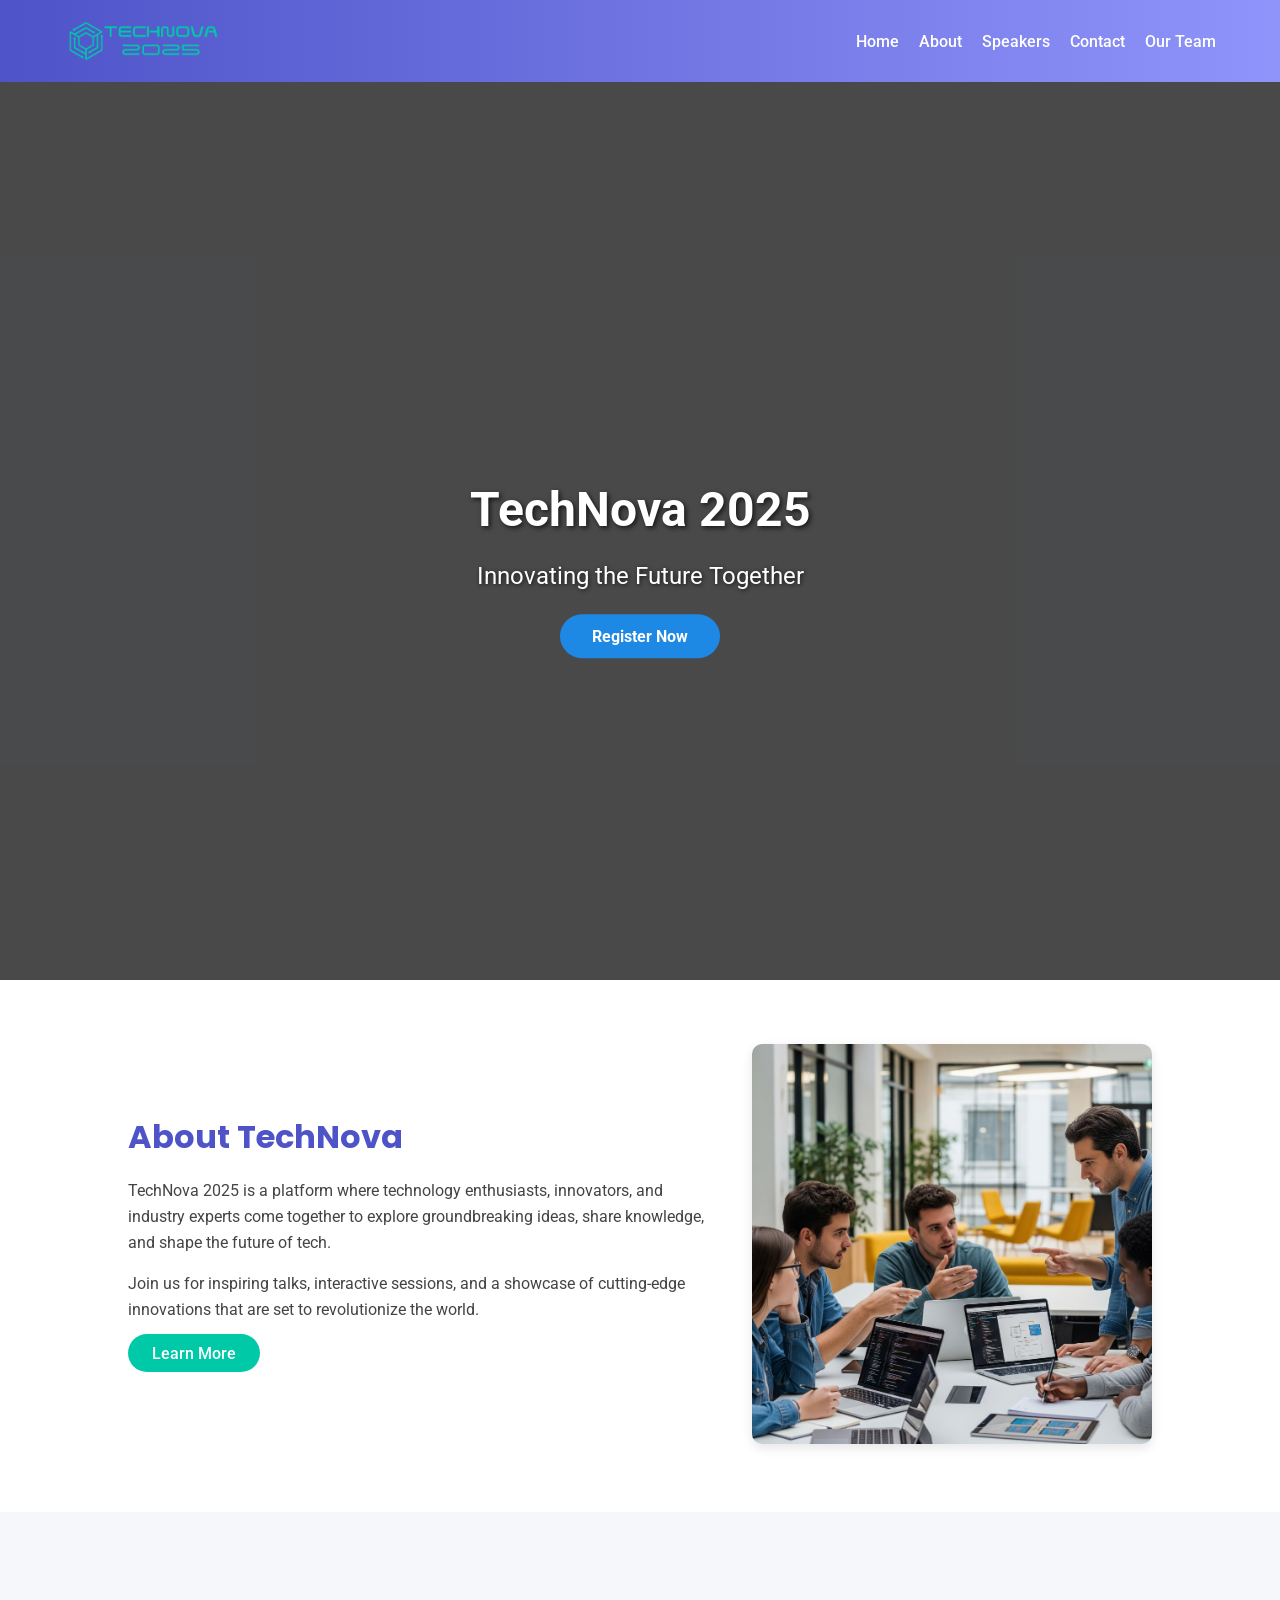
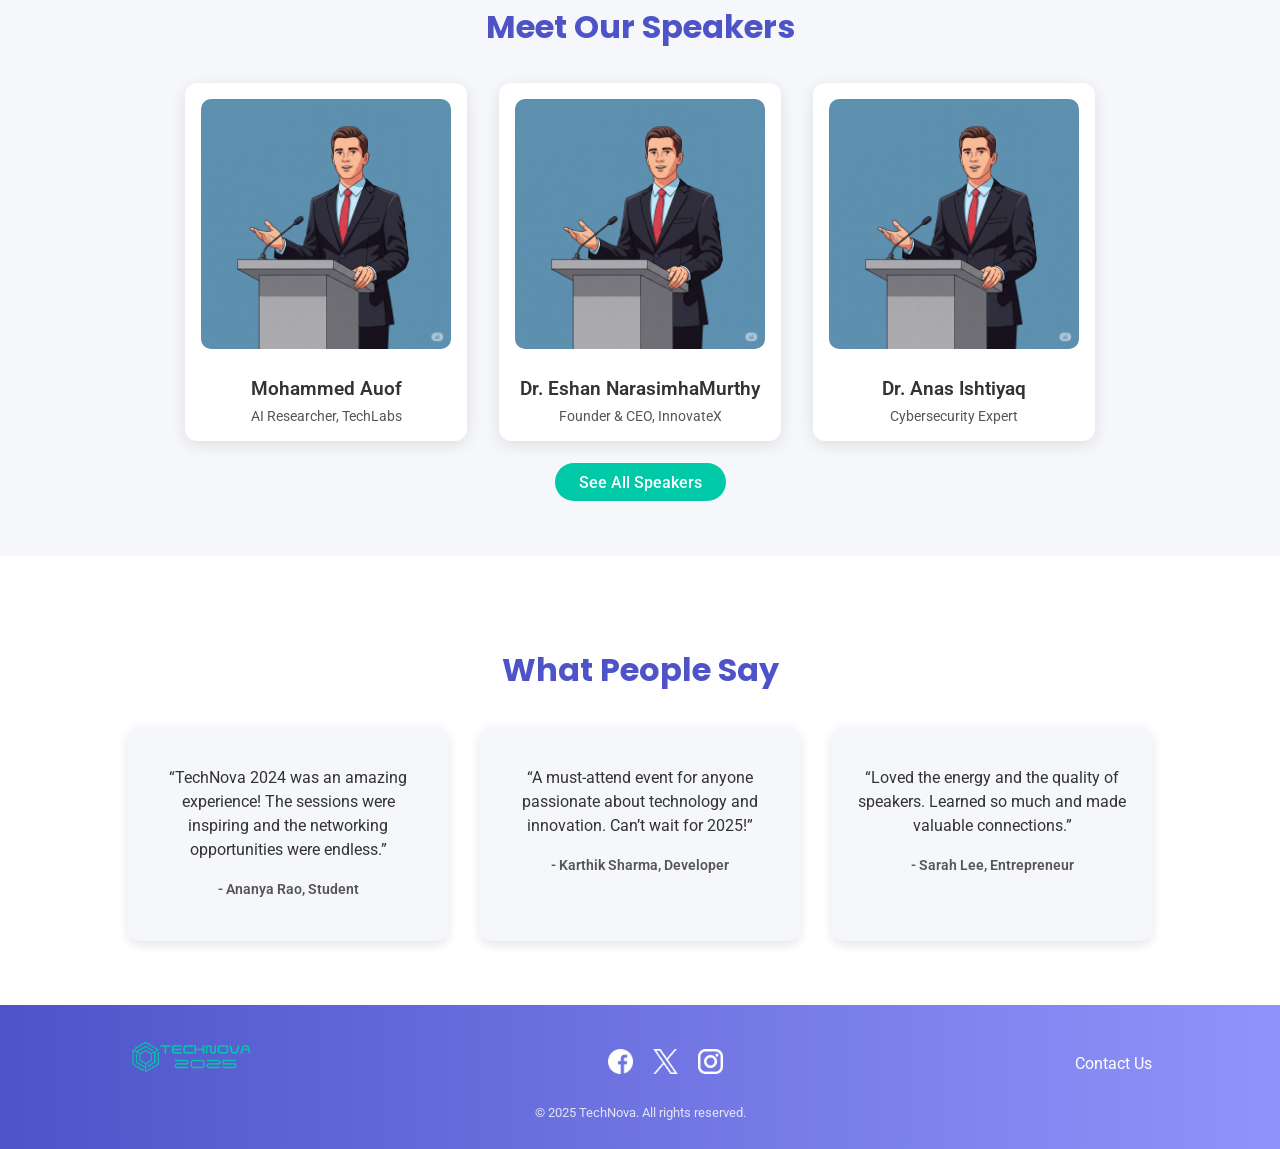
==== commit 96498836: "Added hamburger for mobile" ====
--- a/index.html
+++ b/index.html
@@ -14,6 +14,14 @@
         <div class="logo">
             <img src="Images\TechNova_horizontal_logo.png" alt="TechNova" width="100px">
         </div>
+
+        <input type="checkbox" id="menu-toggle">
+        <label for="menu-toggle" class="hamburger">
+            <span></span>
+            <span></span>
+            <span></span>
+        </label>
+
         <ul class="nav-links">
             <li><a href="index.html">Home</a></li>
             <li><a href="about.html">About</a></li>
--- a/style.css
+++ b/style.css
@@ -3,7 +3,7 @@
     margin: 0;
     font-family: 'Roboto', sans-serif;
     background-color: #F5F7FA;
-    padding-top: 80px; /* Adjust based on navbar height */
+    padding-top: 80px; 
 }
 
 /* Navbar */
@@ -30,7 +30,7 @@
 }
 
 .logo img {
-    height: 50px;      /* Adjust size */
+    height: 50px;      
     width: auto;
     display: block;
 }
@@ -51,8 +51,65 @@
 }
 
 .nav-links a:hover {
-    color: #00C9A7; /* Teal hover */
-}
+    color: #00C9A7; 
+}
+
+/* Hamburger */
+
+/* Hamburger icon */
+.hamburger {
+  display: none;
+  flex-direction: column;
+  justify-content: space-between;
+  width: 25px;
+  height: 20px;
+  cursor: pointer;
+}
+
+.hamburger span {
+  display: block;
+  height: 3px;
+  background-color: #fff; /* Matches your navbar text/logo */
+  border-radius: 2px;
+}
+
+/* Mobile menu */
+#menu-toggle {
+  display: none;
+}
+
+.nav-links {
+  display: flex;
+  gap: 20px;
+}
+
+
+@media (max-width: 768px) {
+  .nav-links {
+    position: fixed;
+    top: 0;
+    right: -100%; /* Hidden by default */
+    height: 100%;
+    width: 200px;
+    background: linear-gradient(to bottom, #4E54C8, #8F94FB);
+    flex-direction: column;
+    align-items: center;
+    justify-content: center;
+    gap: 30px;
+    transition: right 0.3s ease;
+  }
+
+  /* Show hamburger */
+  .hamburger {
+    display: flex;
+  }
+
+  /* Slide-in menu when checkbox is checked */
+  #menu-toggle:checked ~ .nav-links {
+    right: 0;
+  }
+}
+
 
 /* Hero Section */
 .hero {
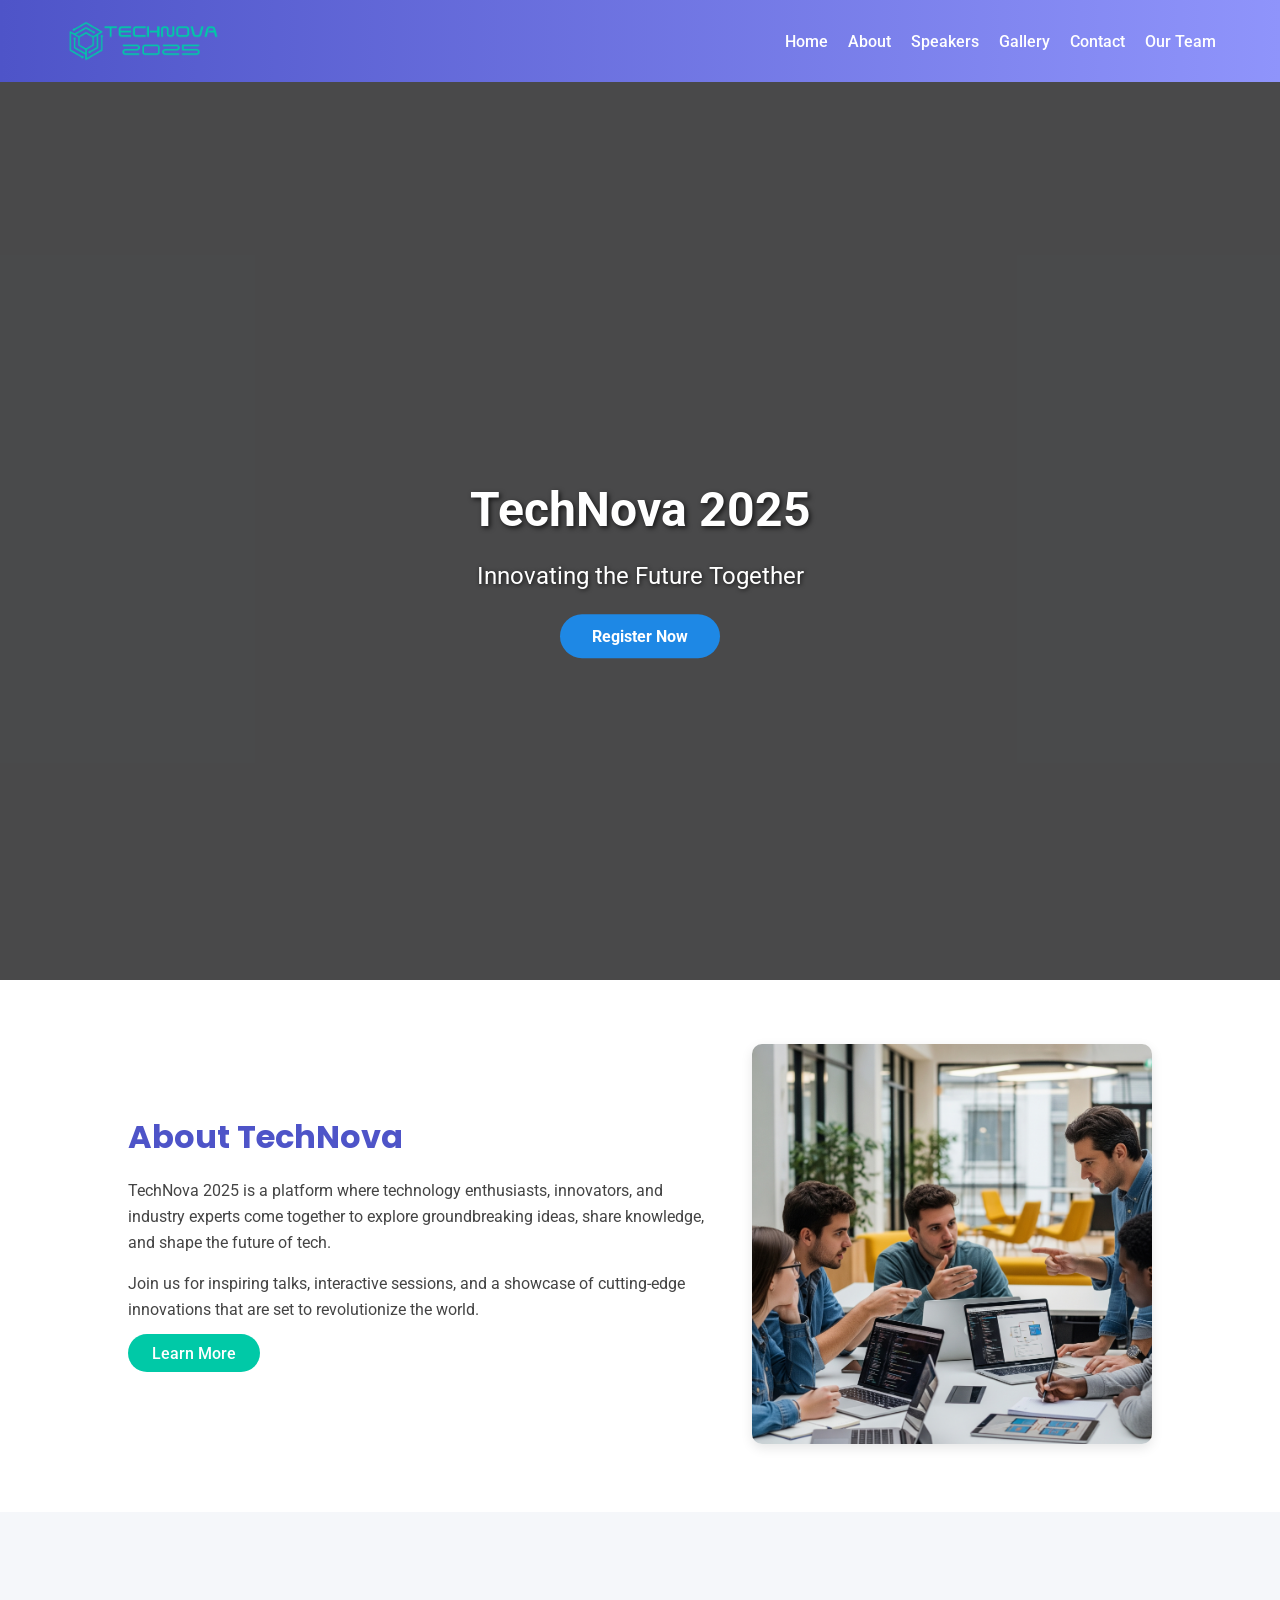
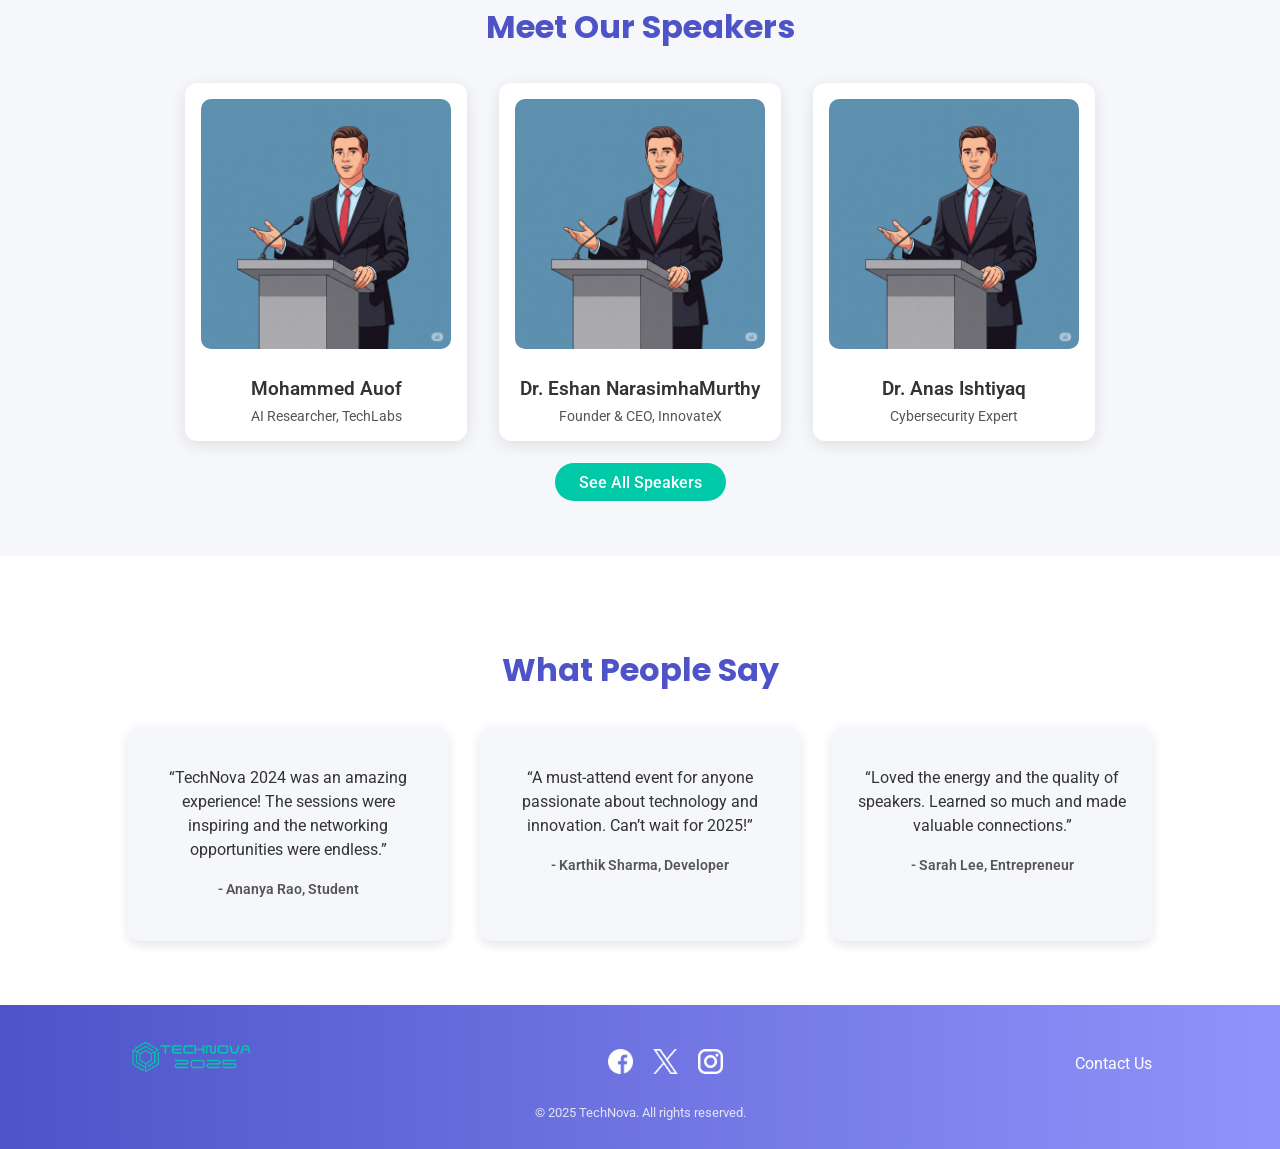
==== commit f1bf4c76: "Updated Navbar Updated navbar and added gallery section which was removed earlier" ====
--- a/index.html
+++ b/index.html
@@ -26,6 +26,7 @@
             <li><a href="index.html">Home</a></li>
             <li><a href="about.html">About</a></li>
             <li><a href="speakers.html">Speakers</a></li>
+            <li><a href="gallery.html">Gallery</a></li>
             <li><a href="contact.html">Contact</a></li>
             <li><a href="team.html">Our Team</a></li>
         </ul>
--- a/style.css
+++ b/style.css
@@ -69,7 +69,7 @@
 .hamburger span {
   display: block;
   height: 3px;
-  background-color: #fff; /* Matches your navbar text/logo */
+  background-color: #fff;
   border-radius: 2px;
 }
 
@@ -99,7 +99,6 @@
     transition: right 0.3s ease;
   }
 
-  /* Show hamburger */
   .hamburger {
     display: flex;
   }
@@ -137,7 +136,7 @@
   z-index: -2;
 }
 
-/* Each image gets a different animation delay */
+
 .hero::before {
   background-image: url('Images/herophoto1.jpg');
   animation-delay: 0s;
@@ -153,7 +152,7 @@
   animation-delay: 10s;
 }
 
-/* Fade-in, stay, fade-out cycle */
+/* Fade in fade out */
 @keyframes fadeSlider {
   0% { opacity: 0; }
   10% { opacity: 1; }
@@ -162,7 +161,7 @@
   100% { opacity: 0; }
 }
 
-/* Dark overlay */
+
 .hero-overlay {
   position: absolute;
   top: 0;
@@ -173,7 +172,6 @@
   z-index: -1;
 }
 
-/* Content styling */
 .hero-content {
   position: relative;
   z-index: 1;
@@ -343,13 +341,13 @@
     font-family: 'Poppins', sans-serif;
     font-size: 2rem;
     margin-bottom: 1rem;
-    color: #4E54C8; /* Purple heading */
+    color: #4E54C8; 
 }
 .about-text h1 {
     font-family: 'Poppins', sans-serif;
     font-size: 3rem;
     margin-bottom: 2rem;
-    color: #4E54C8; /* Purple heading */
+    color: #4E54C8; 
 }
 .about-text li {
     margin-bottom: 1rem
@@ -531,7 +529,7 @@
 .footer-social img {
     height: 25px;
     margin: 0 0.5rem;
-    filter: brightness(0) invert(1); /* Makes icons white */
+    filter: brightness(0) invert(1); 
     transition: transform 0.3s ease;
 }
 
@@ -548,7 +546,7 @@
 }
 
 .footer-contact a:hover {
-    color: #00C9A7; /* Teal hover */
+    color: #00C9A7; 
 }
 
 /* Copyright Text */
@@ -598,7 +596,7 @@
 .introsec-image img {
     width: 100%;
     height: 100%;
-    object-fit: cover; /* Cover ensures it fills area while maintaining aspect ratio */
+    object-fit: cover; 
     display: block;
     border-radius: 5px;
 }
@@ -794,7 +792,7 @@
 /* Overlay Effect */
 .team-card {
     position: relative;  /* So overlay can sit on top */
-    overflow: hidden;    /* Hide any overflow */
+    overflow: hidden;   
 }
 
 .team-card .overlay {
@@ -803,7 +801,7 @@
     left: 0;
     width: 100%;
     height: 100%;
-    background: rgba(0, 0, 0, 0.7); /* Semi-transparent black */
+    background: rgba(0, 0, 0, 0.7);
     display: flex;
     justify-content: center;
     align-items: center;
@@ -820,7 +818,7 @@
 .team-card .overlay img {
     width: 40px;
     height: 40px;
-    filter: brightness(0) invert(1); /* Make icons white */
+    filter: brightness(0) invert(1);
     transition: transform 0.3s ease;
 }
 
@@ -837,9 +835,9 @@
   padding: 60px 20px;
   background: #F5F7FA;
   justify-content: center;
-  align-items: stretch; /* Make both sides same height */
+  align-items: stretch; 
   font-family: 'Poppins', sans-serif;
-  min-height: 500px; /* Optional minimum height */
+  min-height: 500px; 
 }
 
 .contact-map-container,
@@ -1092,5 +1090,39 @@
     display: none;
 }
 
-
-/*end of speaker page */+/*end of speaker page */
+
+
+/* Gallery Page */
+.gallery {
+  padding: 4rem 2rem;
+  text-align: center;
+  background-color: #F5F7FA;
+}
+
+.gallery h2 {
+  font-size: 2rem;
+  color: #333;
+  margin-bottom: 2rem;
+}
+
+.gallery-grid {
+  display: grid;
+  grid-template-columns: repeat(auto-fit, minmax(200px, 1fr));
+  gap: 1.5rem;
+}
+
+.gallery-grid img {
+  width: 100%;
+  height: 200px;
+  object-fit: cover;
+  border-radius: 12px;
+  transition: transform 0.3s ease, box-shadow 0.3s ease;
+  cursor: pointer;
+}
+
+.gallery-grid img:hover {
+  transform: scale(1.05);
+  box-shadow: 0 8px 20px rgba(0,0,0,0.2);
+}
+/* End of Gallery Page */
